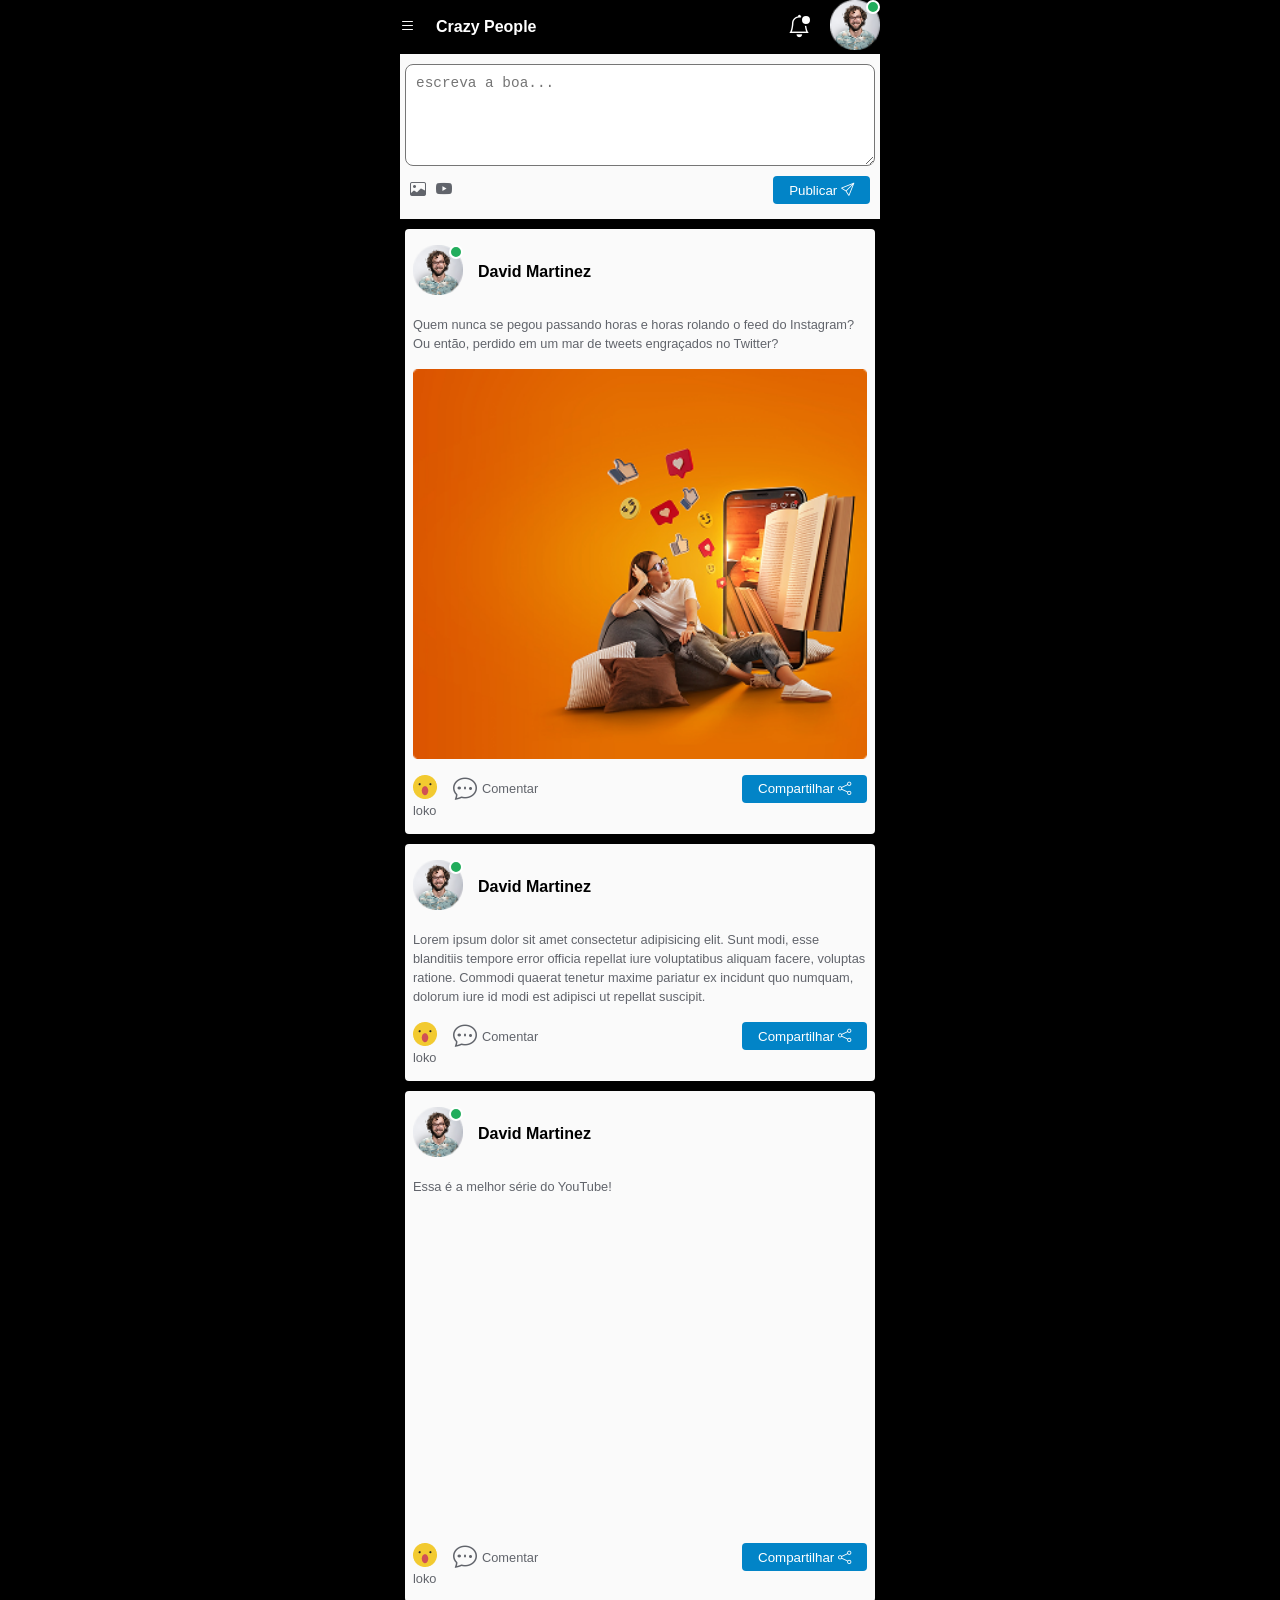
==== pages/feed/feed.html @ 60cb2882 "pages added" ====
<!DOCTYPE html>
<html lang="en">
<head>
    <meta charset="UTF-8">
    <meta name="viewport" content="width=device-width, initial-scale=1.0">
    <title>Timeline - Crazy People - a rede social das suas loucuras</title>
    <link rel="stylesheet" href="../../css/global.css">
    <link rel="stylesheet" href="feed.css">
    <link rel="stylesheet" href="https://cdn.jsdelivr.net/npm/bootstrap-icons@1.13.1/font/bootstrap-icons.min.css">
</head>
<body>
    <header>
        <div id="menu-icon">
            <i class="bi bi-list"></i>
        </div>

        <div id="page-title">
            Crazy People
        </div>

        <div id="notification-icon">
            <a href="#"><i class="bi bi-bell"></i>
                <div id="notification-ball"></div>
                <div id="arrow-container-notifications">
                    <img src="../../images/arrow_notification.png" alt="seta branca">
                </div>
                <div id="container-notifications">
                    <div class="card-notification">
                        <div class="card-notification-title">
                            <div class="card-notification-photo">

                                <div class="profile-icon">
                                    <img src="../../images/avatar_seguidora.png" alt="" height="50px" width="50px">
                                    <div class="profile-ball">
                                    </div>
                                </div>

                            </div>
                            <div class="card-notification-name">
                                Lucy
                            </div>
                        </div>
                        <div class="card-notification-body">
                            Quer fazer parte da sua rede!
                        </div>
                        <div class="card-notification-buttons">
                            <button class="button-cancel">Cancelar</button>
                            <button class="button-post">Aceitar</button>
                        </div>
                    </div>
                </div>
            </a>
        </div>

        <div class="profile-icon">
            <a href="../profile/profile.html">
                <img src="../../images/Avatar.png" alt="" height="50px" width="50px">
                <div class="profile-ball"></div>
            </a>
        </div>

        <!-- <div id="settings-icon">
            <i class="bi bi-chevron-down"></i>
        </div> -->

    </header>

    <section id="container-form-post">
        <form action="" id="form-post" name="form-post" method="post">
            <textarea rows="5" cols="40" name="text-post" id="text-post" placeholder="escreva a boa..."></textarea>
            <div id="container-form-post-options">
                <div id="container-form-post-options-icons">
                    <a href="#" class="form-post-icon"><i class="bi bi-image"></i></a>
                    <a href="#" class="form-post-icon"><i class="bi bi-youtube"></i></a>
                </div>
                <button id="button-post" name="button-post" class="button-post">Publicar <i class="bi bi-send"></i></button>
            </div>
        </form>
    </section>

    <section class="container-post">
        <div class="container-post-user">
            <div class="container-post-user-photo">

                <div class="profile-icon">
                    <img src="../../images/Avatar.png" alt="" height="50px" width="50px">
                    <div class="profile-ball">
                    </div>
                </div>

            </div>

            <div class="container-post-user-name">
                David Martinez
            </div>
        </div>

        <div class="container-post-text">
            Quem nunca se pegou passando horas e horas rolando o feed do Instagram? Ou então, perdido em um mar de tweets engraçados no Twitter?
        </div>

        <div class="container-post-media">
            <img src="../../images/exemplo_post.png" alt="Imagem de uma pessoa se aventurando no feed">
             <!-- <iframe width="560" height="315" src="https://www.youtube.com/embed/vxyOFd831DE?si=sBFEa_GbPJjmJHwp" title="YouTube video player" frameborder="0" allow="accelerometer; autoplay; clipboard-write; encrypted-media; gyroscope; picture-in-picture; web-share" referrerpolicy="strict-origin-when-cross-origin" allowfullscreen></iframe> -->
        </div>

        <div class="container-post-options">
            <div class="container-post-options-icons">
                <div class="container-post-options-icons-reaction">
                    <a href="#" class="link-reaction">
                        <img src="../../images/loko.png" alt="Carinha amarela com boca de pessoa impressionada com algo">
                        <div class="container-reactions">
                            <img src="../../images/loko.png" alt="Carinha amarela com boca de pessoa impressionada com algo">
                            <img src="../../images/muitoloko.png" alt="Carinha amarela com boca de pessoa impressionada com algo">
                            <img src="../../images/seloko.png" alt="Carinha amarela com boca e olho de pessoa muito impressionada com algo">
                        </div>
                    </a>
                    <span>loko</span>
                </div>
                <a href="#" class="link-comment">
                    <i class="bi bi-chat-dots"></i>
                    <span>Comentar</span>
                </a>
            </div>

            <button id="button-share" name="button-share" class="button-post">Compartilhar <i class="bi bi-share"></i></button>
        </div>
    </section>

    <section class="container-post">
        <div class="container-post-user">
            <div class="container-post-user-photo">
                <div class="profile-icon">
                    <img src="../../images/Avatar.png" alt="" height="50px" width="50px">
                    <div class="profile-ball">
                        
                    </div>
                </div>
            </div>

            <div class="container-post-user-name">
                David Martinez
            </div>
        </div>

        <div class="container-post-text">
            Lorem ipsum dolor sit amet consectetur adipisicing elit. Sunt modi, esse blanditiis tempore error officia repellat iure voluptatibus aliquam facere, voluptas ratione. Commodi quaerat tenetur maxime pariatur ex incidunt quo numquam, dolorum iure id modi est adipisci ut repellat suscipit.
        </div>

        <!-- <div class="container-post-media">
           
        </div> -->

        <div class="container-post-options">
            <div class="container-post-options-icons">
                <div class="container-post-options-icons-reaction">
                    <a href="#" class="link-reaction">
                        <img src="../../images/loko.png" alt="Carinha amarela com boca de pessoa impressionada com algo">
                        <div class="container-reactions">
                            <img src="../../images/loko.png" alt="Carinha amarela com boca de pessoa impressionada com algo">
                            <img src="../../images/muitoloko.png" alt="Carinha amarela com boca de pessoa impressionada com algo">
                            <img src="../../images/seloko.png" alt="Carinha amarela com boca e olho de pessoa muito impressionada com algo">
                        </div>
                    </a>
                    <span>loko</span>
                </div>
                <a href="#" class="link-comment">
                    <i class="bi bi-chat-dots"></i>
                    <span>Comentar</span>
                </a>
            </div>

            <button id="button-share" name="button-share" class="button-post">Compartilhar <i class="bi bi-share"></i></button>
        </div>
    </section>

    <section class="container-post">
        <div class="container-post-user">
            <div class="container-post-user-photo">
                <div class="profile-icon">
                    <img src="../../images/Avatar.png" alt="" height="50px" width="50px">
                    <div class="profile-ball">
                        
                    </div>
                </div>
            </div>

            <div class="container-post-user-name">
                David Martinez
            </div>
        </div>

        <div class="container-post-text">
            Essa é a melhor série do YouTube!
        </div>

        <div class="container-post-media">
            <!-- <img src="../../images/exemplo_post.png" alt="Imagem de uma pessoa se aventurando no feed"> -->
             <iframe width="560" height="315" src="https://www.youtube.com/embed/vxyOFd831DE?si=sBFEa_GbPJjmJHwp" title="YouTube video player" frameborder="0" allow="accelerometer; autoplay; clipboard-write; encrypted-media; gyroscope; picture-in-picture; web-share" referrerpolicy="strict-origin-when-cross-origin" allowfullscreen></iframe>
        </div>

        <div class="container-post-options">
            <div class="container-post-options-icons">
                <div class="container-post-options-icons-reaction">
                    <a href="#" class="link-reaction">
                        <img src="../../images/loko.png" alt="Carinha amarela com boca de pessoa impressionada com algo">
                        <div class="container-reactions">
                            <img src="../../images/loko.png" alt="Carinha amarela com boca de pessoa impressionada com algo">
                            <img src="../../images/muitoloko.png" alt="Carinha amarela com boca de pessoa impressionada com algo">
                            <img src="../../images/seloko.png" alt="Carinha amarela com boca e olho de pessoa muito impressionada com algo">
                        </div>
                    </a>
                    <span>loko</span>
                </div>
                <a href="#" class="link-comment">
                    <i class="bi bi-chat-dots"></i>
                    <span>Comentar</span>
                </a>
            </div>

            <button id="button-share" name="button-share" class="button-post">Compartilhar <i class="bi bi-share"></i></button>
        </div>
    </section>

</body>
</html>
---- css/global.css ----
html{
    font-size: 18px;
}

body{
    margin: 0px;
    padding: 0px;
    font-family: Arial, Helvetica, sans-serif;
}

.title{
    font-size: 1.4rem;
    text-align: center;
    font-weight: normal;
    margin-top: 12%;
}

.grid-vertical{
    display: flex;
    flex-direction: column;
    max-width: 480px;
    margin: auto;
    gap: 5%;
    height: 100vh;
}

.container-content{
    display: flex;
    flex-direction: column;
    height: 80vh;
}

.group-buttons{
    display: flex;
    flex-direction: column;
    align-items: center;
    height: 20vh;
}

a.button{
    display: flex;
    flex: 1;
    border-radius: 24px;
    font-size: 16px;
    cursor: pointer;
    width: 95%;
    max-width: 480px;
    text-align: center;
    align-items: center;
    justify-content: center;
    text-decoration: none;
    font-size: 1rem;
}

.button-primary{
    background-color: #19191b;
    color: white;
    border: 1px solid #19191b;
}

.button-secondary{
    background-color: #efeff0;
    color: #61646b;
    border: 1px solid #efeff0;
    margin-top: 6px;
}

.button-cancel{
    background-color: #c00;
    color: #fff;
    border: 1px solid #c00;
    margin-top: 6px;
}

.image-full-width{
    flex: 1;
    width: 90%;
    align-self: center;
    margin-bottom: 40px;
}

.image-centered{
    flex: 1;
    align-self: center;
    margin: auto;
}

.form-group{
    display: flex;
    flex-direction: column;
    margin-bottom: 8px;
}

.form-group label{
    font-weight: bold;
    font-size: 0.8rem;
    margin-bottom: 5px;
}

.form-group input{
    width: 100%;
    border: 1px solid #61646b;
    padding: 12px;
    border-radius: 8px;
}

.form-group .input-password{
    position: relative;
    flex: 1;
    width: 100%;
}

.form-group .input-password .icon-eye{
    position: absolute;
    right: 0px;
    top: 13px;
    color: #afb1b6;
    cursor: pointer;
}

.form-group input::placeholder{
    color: #afb1b6;
    opacity: 1;
}

.form-group::-ms-input-placeholder{
    color: #afb1b6;
}

.form-centered{
    margin: auto;
    width: 100%;
}

.center{
    display: flex;
    justify-content: center;
    margin-top: 20px;
}

a.general:link, a.general:visited{
    color: #2563eb;
    font-weight: 600;
    text-decoration: none;
    font-size: 0.8rem;
}

a.general:hover{
    color: #00c;
    font-weight: 600;
}

.button-post{
    background-color: #0284c7;
    color: #fff;
    border-radius: 4px;
    padding: 4px 16px;
    border-width: 0px;
    height: 28px;
}
---- pages/feed/feed.css ----
html{
    font-size: 16px;
}

body{
    background-color: black;
    margin: 0;
    padding: 0;
    font-family: Arial, Helvetica, sans-serif;
    max-width: 480px;
    margin: auto;
}

header{
    color: white;
    display: flex;
    flex-direction: row;
    gap: 20px;
    align-items: center;
}

#page-title{
    flex: 1;
    font-weight: bold;
}

.profile-icon{
    position: relative; 
    display: inline;
}

.profile-icon .profile-ball{
    background-color: #22ad5c;
    border: 2px solid white;
    width: 10px;
    height: 10px;
    border-radius: 9px;
    position: absolute;
    top: 0px;
    right: 0px;
}

#notification-icon{
    position: relative; 
    display: inline;
    font-size: 1.4rem;
}

#notification-icon a{
    color: white;
}

#container-notifications{
    display: none;
    position: absolute;
    top: 40px;
    right: -30px;
    width: 50vw;
    max-width: 250px;
    background-color: white;
    border-radius: 8px;
    padding: 16px;
    filter: drop-shadow(2px 2px 4px #27252565);
    z-index: 1;
    color: black;
}

#arrow-container-notifications{
    display: none;
    position: absolute;
    z-index: 2;
    top: 25px;
}

#notification-icon a:hover #container-notifications, #notification-icon a:hover #arrow-container-notifications{
    display: flex;
}

.card-notification-buttons{
    display: flex;
    justify-content: center;
    align-items: center;
    gap: 10px;
}

.button-cancel{
    background-color: white;
    color: #0284C7;
    border: 1px solid #0284C7;
    border-radius: 4px;
    padding: 4px 16px;
    height: 28px;
    margin-top: 0px;
}

.card-notification{
    padding-left: 20px;
    padding-right: 20px;
}

.card-notification-title{
    font-size: 1rem;
    font-weight: bold;
    margin-top: 16px;
    margin-bottom: 16px;
    display: flex;
    align-items: center;
    gap: 10px;
}

.card-notification-body{
    font-size: 0.8rem;
    margin-top: 16px;
    margin-bottom: 16px;
}

.card-notification-photo{
    display: flex;
}

#notification-ball{
    background-color: white;
    border: 2px solid black;
    width: 8px;
    height: 8px;
    border-radius: 6px;
    position: absolute;
    top: 0px;
    right: -2px;
}

#menu-icon{
    display: inline;
}

#container-form-post{
    background-color: #fafafa;
    display: flex;
    flex-direction: column;
    padding: 10px 5px;
}

#container-form-post-options{
    flex: 1;
    display: flex;
    flex-direction: row;
    align-items: center;
    margin-top: 5px;
    padding: 5px;
}

#container-form-post-options-icons{
    flex: 1;
    display: flex;
    flex-direction: row;
}

#form-post{
    display: flex;
    flex-direction: column;
}

a.form-post-icon{
    color: #61646b;
    margin-right: 10px;
}

textarea{
    flex: 1;
    border-radius: 8px;
    padding: 10px;
    color: #61646b;
    font-size: 0.9rem;
}

.container-post{
    background-color: #fafafa;
    padding: 16px 8px;
    border-radius: 4px;
    margin: 10px 5px;
}

.container-post-user{
    display: flex;
    flex-direction: row;
    align-items: center;
}

.container-post-user-photo{
    display: flex;
}

.container-post-user-name{
    font-weight: bold;
    margin-left: 15px;
    flex: 1;
}

.container-post-text{
    font-size: 0.8rem;
    color: #61646b;
    margin: 16px 0px;
    line-height: 1.2rem;
}

.container-post-media{
    flex: 1;
    display: flex;
}

.container-post-media img{
    width: 100%;
}

.container-post-options{
    flex: 1;
    display: flex;
    flex-direction: row;
    margin-top: 16px;
}

.container-post-options-icons{
    flex: 1;
    display: flex;
    flex-direction: row;
    align-items: flex-start;
    gap: 16px;
}

.container-post-options-icons-reaction{
    display: flex;
    flex-direction: column;
}

.container-post-options-icons-reaction span{
    font-size: 0.8rem;
    color: #61646b;
}

.link-comment{
    color: #61646b;
    text-decoration: none;
    display: flex;
    align-items: center;
}

.link-comment i{
    font-size: 1.5rem;
}

.link-comment span{
    font-size: 0.8rem;
    margin-left: 5px;
}

a.link-reaction{
    text-decoration: none;
    position: relative;
}

.container-reactions{
    display: flex;
    flex-direction: row;
    background-color: #1f2937;
    border-radius: 37px;
    padding: 8px;
    gap: 16px;
}

a.link-reaction:link .container-reactions, a.link-reaction:visited .container-reactions{
    display: none;
}

a.link-reaction:hover .container-reactions{
    display: flex;
    position: absolute;
    top: -40px;
    left: 0px;
}
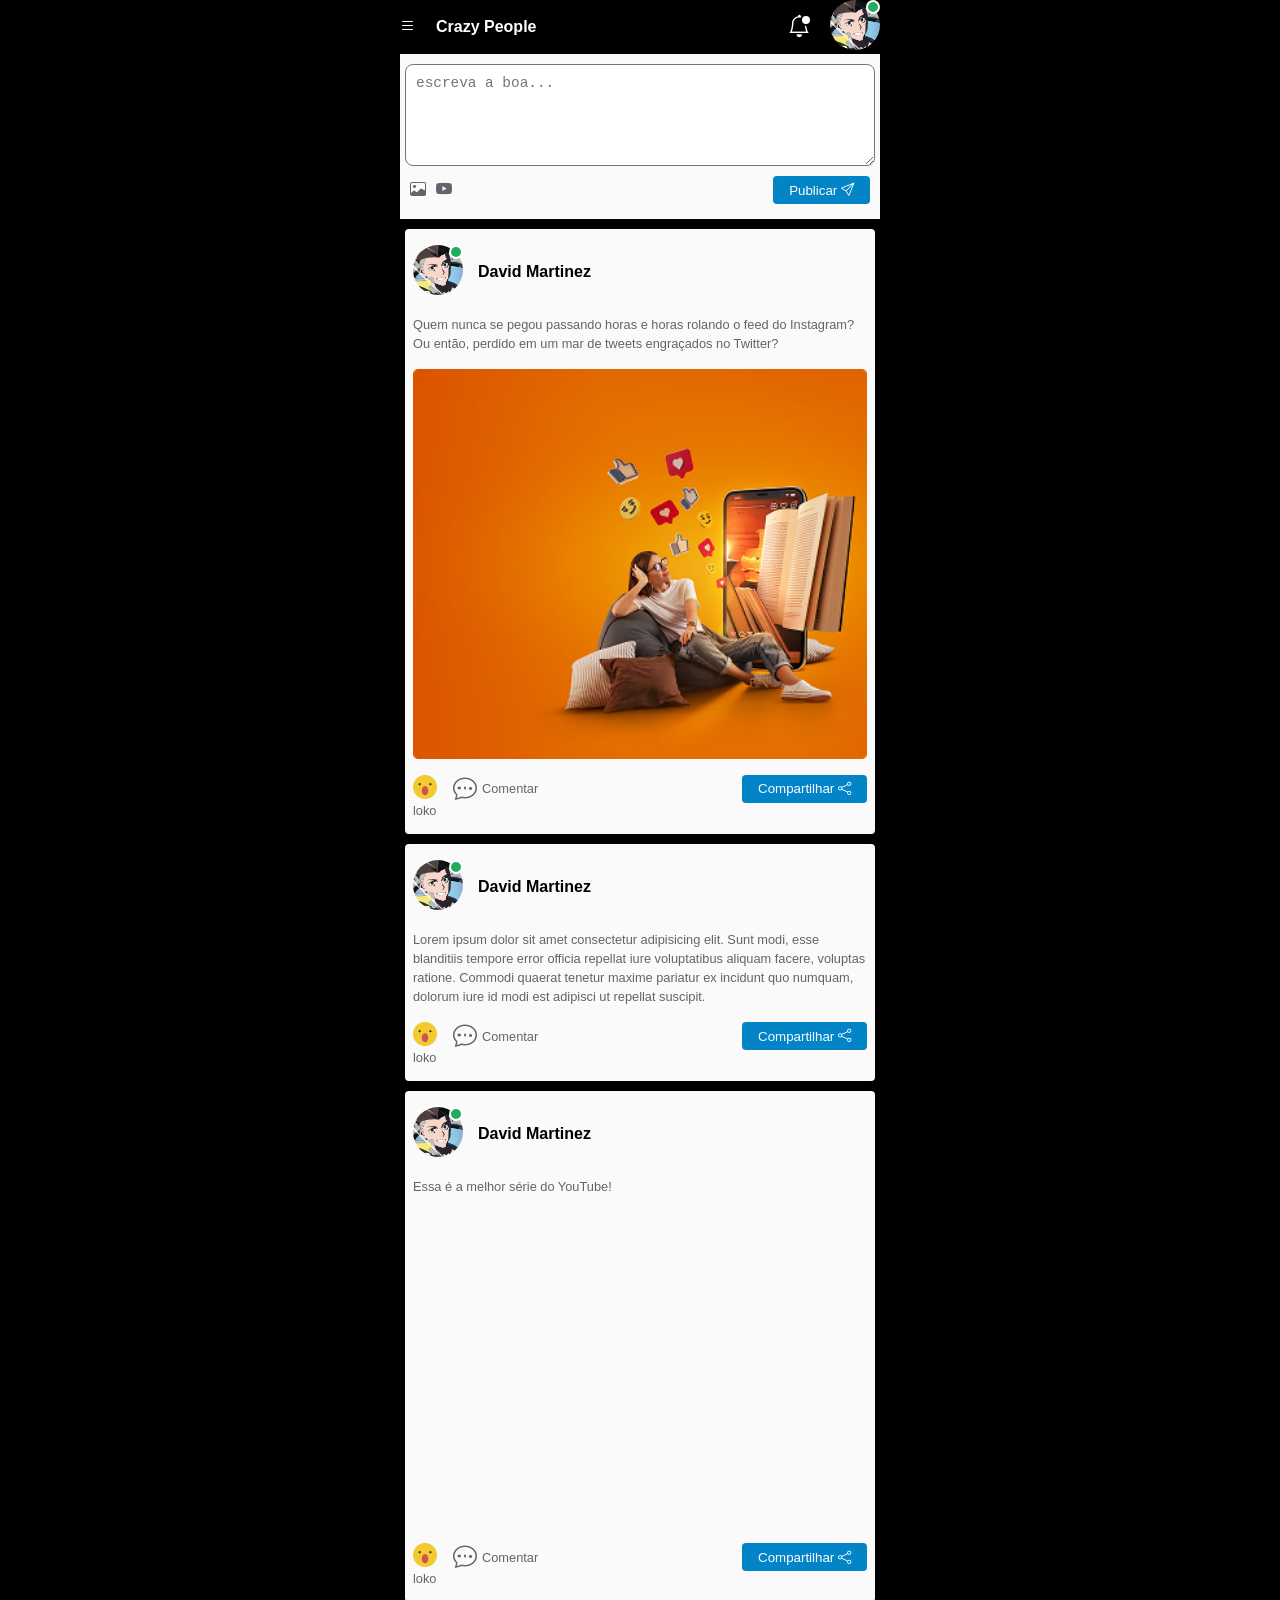
==== commit d09acd52: "some corrections" ====
--- a/pages/feed/feed.html
+++ b/pages/feed/feed.html
@@ -30,7 +30,7 @@
                             <div class="card-notification-photo">
 
                                 <div class="profile-icon">
-                                    <img src="../../images/avatar_seguidora.png" alt="" height="50px" width="50px">
+                                    <img src="../../images/avatar_seguidora.jpg" alt="" height="50px" width="50px" class="avatar">
                                     <div class="profile-ball">
                                     </div>
                                 </div>
@@ -54,7 +54,7 @@
 
         <div class="profile-icon">
             <a href="../profile/profile.html">
-                <img src="../../images/Avatar.png" alt="" height="50px" width="50px">
+                <img src="../../images/avatar.jpg" alt="" height="50px" width="50px" class="avatar">
                 <div class="profile-ball"></div>
             </a>
         </div>
@@ -83,7 +83,7 @@
             <div class="container-post-user-photo">
 
                 <div class="profile-icon">
-                    <img src="../../images/Avatar.png" alt="" height="50px" width="50px">
+                    <img src="../../images/avatar.jpg" alt="" height="50px" width="50px" class="avatar">
                     <div class="profile-ball">
                     </div>
                 </div>
@@ -131,7 +131,7 @@
         <div class="container-post-user">
             <div class="container-post-user-photo">
                 <div class="profile-icon">
-                    <img src="../../images/Avatar.png" alt="" height="50px" width="50px">
+                    <img src="../../images/avatar.jpg" alt="" height="50px" width="50px" class="avatar">
                     <div class="profile-ball">
                         
                     </div>
@@ -178,7 +178,7 @@
         <div class="container-post-user">
             <div class="container-post-user-photo">
                 <div class="profile-icon">
-                    <img src="../../images/Avatar.png" alt="" height="50px" width="50px">
+                    <img src="../../images/avatar.jpg" alt="" height="50px" width="50px" class="avatar">
                     <div class="profile-ball">
                         
                     </div>
@@ -196,7 +196,9 @@
 
         <div class="container-post-media">
             <!-- <img src="../../images/exemplo_post.png" alt="Imagem de uma pessoa se aventurando no feed"> -->
-             <iframe width="560" height="315" src="https://www.youtube.com/embed/vxyOFd831DE?si=sBFEa_GbPJjmJHwp" title="YouTube video player" frameborder="0" allow="accelerometer; autoplay; clipboard-write; encrypted-media; gyroscope; picture-in-picture; web-share" referrerpolicy="strict-origin-when-cross-origin" allowfullscreen></iframe>
+
+            <iframe width="560" height="315" src="https://www.youtube.com/embed/vxyOFd831DE?si=sBFEa_GbPJjmJHwp" title="YouTube video player" frameborder="0" allow="accelerometer; autoplay; clipboard-write; encrypted-media; gyroscope; picture-in-picture; web-share" referrerpolicy="strict-origin-when-cross-origin" allowfullscreen></iframe>
+
         </div>
 
         <div class="container-post-options">
--- a/css/global.css
+++ b/css/global.css
@@ -1,3 +1,8 @@
+@font-face {
+    font-family: 'Work Sans';
+    src: url(../fonts/WorkSans-VariableFont_wght.ttf);
+}
+
 html{
     font-size: 18px;
 }
@@ -5,7 +10,7 @@
 body{
     margin: 0px;
     padding: 0px;
-    font-family: Arial, Helvetica, sans-serif;
+    font-family: 'Work Sans';
 }
 
 .title{
@@ -34,7 +39,8 @@
     display: flex;
     flex-direction: column;
     align-items: center;
-    height: 20vh;
+    height: 15vh;
+    margin-bottom: 60px;
 }
 
 a.button{
@@ -157,4 +163,8 @@
     padding: 4px 16px;
     border-width: 0px;
     height: 28px;
+}
+
+.avatar{
+    border-radius: 50%;
 }
--- a/pages/feed/feed.css
+++ b/pages/feed/feed.css
@@ -276,4 +276,5 @@
     position: absolute;
     top: -40px;
     left: 0px;
-}+}
+
